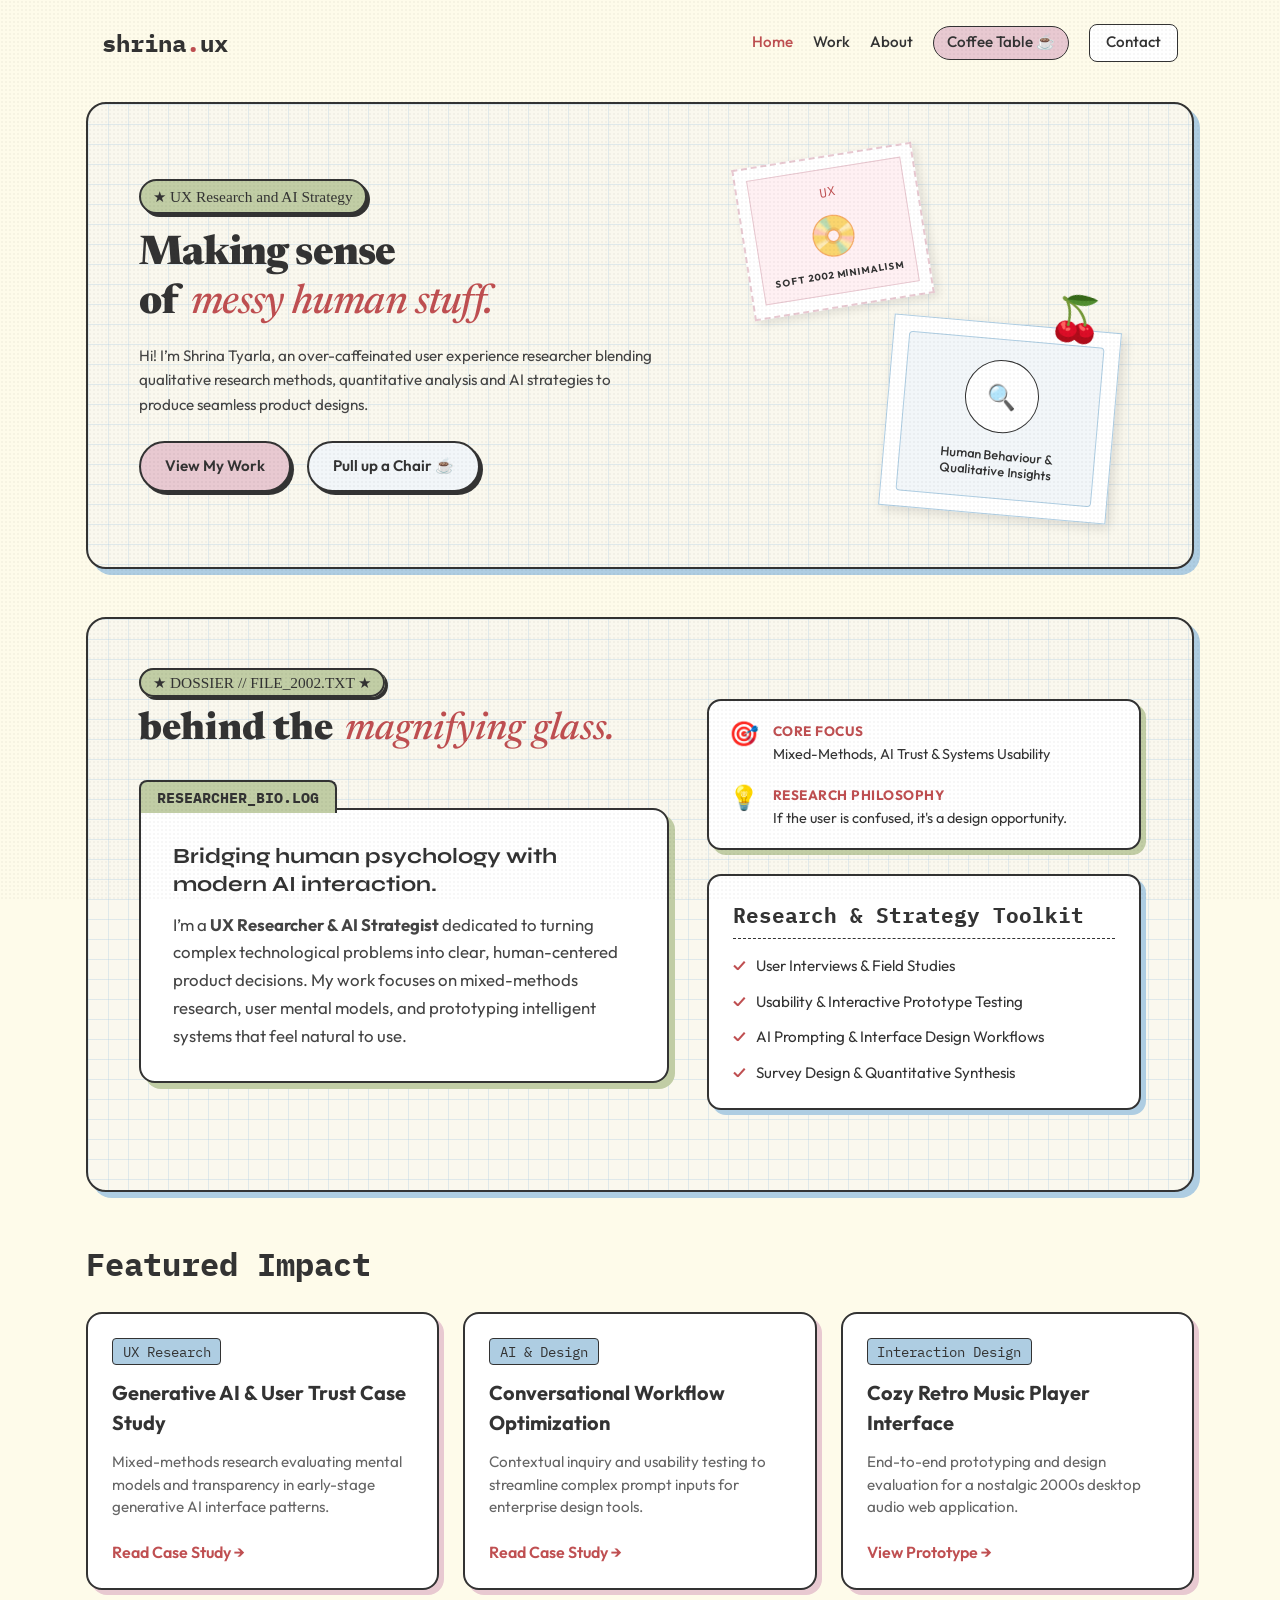
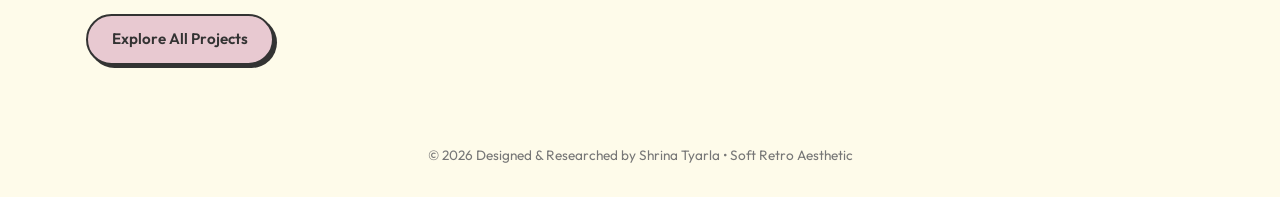
==== index.html @ 73c5cf18 "Edit hero section body text" ====
<!DOCTYPE html>
<html lang="en">

<head>
  <meta charset="UTF-8" />
  <meta name="viewport" content="width=device-width, initial-scale=1.0" />
  <title>Shrina | UX Researcher & AI Strategist</title>

  <!-- Google Fonts: Editorial Sans (Syne), Soft Serif (Newsreader), Pixel (VT323), Modern Sans (Outfit), Script (Caveat) -->
  <link rel="preconnect" href="https://fonts.googleapis.com">
  <link rel="preconnect" href="https://fonts.gstatic.com" crossorigin>
  <link
    href="https://fonts.googleapis.com/css2?family=Caveat:wght@600&family=Newsreader:ital,opsz,wght@1,6..72,500&family=Outfit:wght@300;400;500;600&family=Syne:wght@700;800&family=VT323&display=swap"
    rel="stylesheet">
  <link
    href="https://fonts.googleapis.com/css2?family=IBM+Plex+Mono:ital,wght@0,100;0,200;0,300;0,400;0,500;0,600;0,700;1,100;1,200;1,300;1,400;1,500;1,600;1,700&display=swap"
    rel="stylesheet">

  <link rel="stylesheet" href="css/style.css" />
</head>

<body>

  <!-- Grain Overlay for Vintage Film Texture -->
  <div class="grain-overlay"></div>

  <!-- Global Header Navigation -->
  <header class="site-header">
    <a href="index.html" class="logo-link">
      <span class="logo-text">shrina<span class="dot">.</span>ux</span>
    </a>
    <nav class="nav-links">
      <a href="index.html" class="nav-item active">Home</a>
      <a href="projects.html" class="nav-item">Work</a>
      <a href="#about" class="nav-item">About</a>
      <a href="coffee-table.html" class="nav-item badge-nav">Coffee Table ☕</a>
      <a href="contact.html" class="nav-item btn-nav">Contact</a>
    </nav>
  </header>

  <main>
    <!-- Responsive Hero Section -->
    <section class="hero-section">
      <div class="hero-container grid-background">

        <!-- Left Content Column -->
        <div class="hero-content">
          <span class="badge-pixel">★ UX Research and AI Strategy </span>
          <h1 class="hero-title">
            Making sense <br>
            of <span class="highlight-text-editorial">messy human stuff.</span>
          </h1>
          <p class="hero-subtitle">
            Hi! I’m Shrina Tyarla, an over-caffeinated user experience researcher blending qualitative research methods, quantitative analysis and AI strategies to produce seamless product designs.
          </p>

          <div class="cta-group">
            <a href="projects.html" class="btn-primary">View My Work</a>
            <a href="projects.html" class="btn-secondary">Pull up a Chair ☕️</a>
          </div>
        </div>

        <!-- Right Column: Scalable Responsive Visual Collage -->
        <div class="hero-visual-wrapper">
          <div class="hero-visual">

            <!-- Swan Stamp Card -->
            <div class="postage-stamp-card">
              <div class="postage-stamp-inner">
                <p class="stamp-type-label">UX</p>
                <div class="swan-graphic">📀</div>
                <p class="study-title">Soft 2002 minimalism</p>
              </div>
            </div>

            <!-- Polaroid Card -->
            <div class="polaroid-card">
              <div class="polaroid-frame">
                <div class="magnifying-glass-container">
                  <span class="magnifying-glass-icon">🔍</span>
                </div>
                <p class="polaroid-caption">Human Behaviour &amp;<br>Qualitative Insights</p>
              </div>
            </div>

            <!-- Floating Cherry Accent -->
            <div class="cherry-accent">🍒</div>

          </div>
        </div>

      </div>
    </section>

    <!-- Restructured About Section -->
    <section class="about-section" id="about">
      <div class="about-container grid-background">

        <!-- 1. Section Header -->
        <div class="about-header">
          <span class="badge-pixel">★ DOSSIER // FILE_2002.TXT ★</span>
          <h2 class="about-title">behind the <span class="highlight-text-editorial">magnifying glass.</span></h2>
          <br>
          <article class="dossier-card">
            <div class="dossier-tab">RESEARCHER_BIO.LOG</div>
            <div class="dossier-content">
              <h3 class="dossier-headline">Bridging human psychology with modern AI interaction.</h3>
              <p class="dossier-text">
                I’m a <strong>UX Researcher &amp; AI Strategist</strong> dedicated to turning complex technological
                problems into clear, human-centered product decisions. My work focuses on mixed-methods research, user
                mental models, and prototyping intelligent systems that feel natural to use.
              </p>
            </div>
          </article>
        </div>

        <!-- 2. Main Body Intro Card (Brought directly under header) -->

        <!-- 3. Split Layout Grid (Left: Compact Info / Right: Larger Featured Content) -->
        <div class="about-layout-wrapper">

          <!-- Right Column (Larger & Featured) -->
          <div class="featured-about-column">

            <!-- Key Highlights Grid -->
            <div class="dossier-highlights">
              <div class="highlight-item">
                <span class="highlight-icon">🎯</span>
                <div>
                  <strong>Core Focus</strong>
                  <p>Mixed-Methods, AI Trust &amp; Systems Usability</p>
                </div>
              </div>
              <div class="highlight-item">
                <span class="highlight-icon">💡</span>
                <div>
                  <strong>Research Philosophy</strong>
                  <p>If the user is confused, it's a design opportunity.</p>
                </div>
              </div>
            </div>

            <!-- Clean Methodology Checklist -->
            <div class="toolkit-box">
              <h4 class="toolkit-box-title">Research &amp; Strategy Toolkit</h4>
              <ul class="toolkit-checklist">
                <li><span class="check-icon">✓</span> User Interviews &amp; Field Studies</li>
                <li><span class="check-icon">✓</span> Usability &amp; Interactive Prototype Testing</li>
                <li><span class="check-icon">✓</span> AI Prompting &amp; Interface Design Workflows</li>
                <li><span class="check-icon">✓</span> Survey Design &amp; Quantitative Synthesis</li>
              </ul>
            </div>

          </div>

        </div>

      </div>
    </section>
    <!-- Featured Work Section -->
    <section class="featured-work">
      <h2 class="section-heading">Featured Impact</h2>
      <div class="work-grid">

        <!-- Case Study 1: UX Research -->
        <article class="card-work">
          <div class="card-tag">UX Research</div>
          <h3>Generative AI &amp; User Trust Case Study</h3>
          <p>Mixed-methods research evaluating mental models and transparency in early-stage generative AI interface
            patterns.</p>
          <a href="projects.html" class="card-link">Read Case Study →</a>
        </article>

        <!-- Case Study 2: AI Development -->
        <article class="card-work">
          <div class="card-tag">AI &amp; Design</div>
          <h3>Conversational Workflow Optimization</h3>
          <p>Contextual inquiry and usability testing to streamline complex prompt inputs for enterprise design tools.
          </p>
          <a href="projects.html" class="card-link">Read Case Study →</a>
        </article>

        <!-- Case Study 3: Interaction Design -->
        <article class="card-work">
          <div class="card-tag">Interaction Design</div>
          <h3>Cozy Retro Music Player Interface</h3>
          <p>End-to-end prototyping and design evaluation for a nostalgic 2000s desktop audio web application.</p>
          <a href="projects.html" class="card-link">View Prototype →</a>
        </article>

      </div>
      <br>
      <div class="projects-cta-wrapper">
        <a href="projects.html" class="btn-primary btn-all-projects" style="align-items: center;">
          Explore All Projects
        </a>
      </div>
    </section>
  </main>

  <footer class="site-footer">
    <p>© 2026 Designed &amp; Researched by Shrina Tyarla • Soft Retro Aesthetic</p>
  </footer>

  <script src="js/main.js"></script>
</body>

</html>
---- css/style.css ----
/* ==========================================================================
   1. DESIGN SYSTEM VARIABLES
   ========================================================================== */
:root {
  /* Mood Board Palette */
  --bg-cream: #FEFBEA;
  --bg-grid: #FAF8EE;
  --text-charcoal: #333333;
  --soft-blue: #AECDE2;
  --dusty-pink: #E8C9D1;
  --sage-green: #C1CDA5;
  --sunshine-yellow: #ffffdb;
  --muted-red: #BF4F51;
  --grid-line: rgba(174, 205, 226, 0.35);

  /* Typography */
  --font-body: 'Outfit', sans-serif;
  --font-handwriting: 'Times New Roman', serif;
  --font-pixel: 'IBM Plex Mono', monospace;
}

/* ==========================================================================
   2. GLOBAL BASE STYLES
   ========================================================================== */
* {
  box-sizing: border-box;
  margin: 0;
  padding: 0;
}

body {
  background-color: var(--bg-cream);
  color: var(--text-charcoal);
  font-family: var(--font-body);
  overflow-x: hidden;
  line-height: 1.5;
}

/* Subtle Film Grain Noise Texture */
.grain-overlay {
  position: fixed;
  top: 0;
  left: 0;
  right: 0;
  bottom: 0;
  background: radial-gradient(circle, rgba(0, 0, 0, 0.03) 1px, transparent 1px);
  background-size: 4px 4px;
  pointer-events: none;
  z-index: 99;
}

/* ==========================================================================
   3. NAVIGATION HEADER
   ========================================================================== */
.site-header {
  display: flex;
  justify-content: space-between;
  align-items: center;
  padding: 1.5rem 2rem;
  max-width: 1140px;
  margin: 0 auto;
}

.logo-link {
  text-decoration: none;
}

.logo-text {
  font-family: var(--font-pixel);
  font-size: 1.5rem;
  font-weight: bold;
  color: var(--text-charcoal);
}

.logo-text .dot {
  color: var(--muted-red);
}

.nav-links {
  display: flex;
  gap: 1.25rem;
  align-items: center;
}

.nav-item {
  text-decoration: none;
  color: var(--text-charcoal);
  font-weight: 500;
  font-size: 0.95rem;
  transition: color 0.2s ease;
}

.nav-item:hover,
.nav-item.active {
  color: var(--muted-red);
}

.badge-nav {
  background: var(--dusty-pink);
  padding: 0.3rem 0.8rem;
  border-radius: 20px;
  border: 1px solid var(--text-charcoal);
}

.btn-nav {
  border: 1.5px solid var(--text-charcoal);
  padding: 0.4rem 1rem;
  border-radius: 8px;
  background: #FFF;
}

/* ==========================================================================
   4. RESPONSIVE HERO SECTION & COLLAGE
   ========================================================================== */
.hero-section {
  width: 100%;
  max-width: 1140px;
  margin: 1rem auto 2.5rem auto;
  padding: 0 1rem;
}

/* Grid Layout Container */
.grid-background {
  background-color: var(--bg-grid);
  background-image:
    linear-gradient(var(--grid-line) 1px, transparent 1px),
    linear-gradient(90deg, var(--grid-line) 1px, transparent 1px);
  background-size: 20px 20px;
  border: 2px solid var(--text-charcoal);
  border-radius: 20px;
  padding: clamp(1.5rem, 4vw, 3.5rem);
  display: grid;
  grid-template-columns: 1.1fr 0.9fr;
  gap: clamp(1.5rem, 3vw, 3rem);
  align-items: center;
  box-shadow: 6px 6px 0px var(--soft-blue);
  overflow: hidden;
  /* Prevents angled elements from creating horizontal scrollbars */
}

/* Left Column: Typography & Action */
.hero-content {
  display: flex;
  flex-direction: column;
  gap: 1rem;
  align-items: flex-start;
  z-index: 2;
}

.badge-pixel {
  font-family: var(--font-handwriting);
  font-size: clamp(0.6rem, 1.2vw, 1.1rem);
  background: var(--sage-green);
  color: var(--text-charcoal);
  padding: 0.25rem 0.75rem;
  border: 2px solid var(--text-charcoal);
  border-radius: 50px;
  text-decoration: none;
  box-shadow: 3px 3px 0px var(--text-charcoal);
}

.hero-title {
  font-family: 'Newsreader', serif;
  font-weight: 800;
  font-size: clamp(1.8rem, 3.2vw, 3rem);
  color: var(--text-charcoal);
  line-height: 1.2;
  letter-spacing: -0.02em;
}

.highlight-text-editorial {
  font-family: 'Newsreader', serif;
  font-style: italic;
  font-weight: 500;
  color: var(--muted-red);
  /* background: linear-gradient(180deg, transparent 65%, var(--dusty-pink) 65%); */
  padding: 0 4px;
}

.hero-subtitle {
  font-size: clamp(0.95rem, 1.1vw, 1.1rem);
  color: #444444;
  line-height: 1.6;
}

.cta-group {
  display: flex;
  flex-wrap: wrap;
  align-items: center;
  gap: 1rem;
  margin-top: 0.5rem;
}

.btn-primary {
  font-family: var(--font-body);
  font-weight: 600;
  font-size: 0.95rem;
  background-color: var(--dusty-pink);
  color: var(--text-charcoal);
  padding: 0.75rem 1.5rem;
  border: 2px solid var(--text-charcoal);
  border-radius: 50px;
  text-decoration: none;
  box-shadow: 3px 3px 0px var(--text-charcoal);
  transition: all 0.2s ease;
  display: inline-block;
}

.btn-secondary {
  font-family: var(--font-body);
  font-weight: 600;
  font-size: 0.95rem;
  background: #F2F6F9;
  color: var(--text-charcoal);
  padding: 0.75rem 1.5rem;
  border: 2px solid var(--text-charcoal);
  border-radius: 50px;
  text-decoration: none;
  box-shadow: 3px 3px 0px var(--text-charcoal);
  transition: all 0.2s ease;
  display: inline-block;
}

.btn-primary:hover {
  transform: translate(-2px, -2px);
  box-shadow: 5px 5px 0px var(--text-charcoal);
}

.btn-secondary:hover {
  transform: translate(-2px, -2px);
  box-shadow: 5px 5px 0px var(--text-charcoal);
}

.handwritten-note {
  font-family: var(--font-handwriting);
  font-size: 1.5rem;
  color: var(--muted-red);
  transform: rotate(-3deg);
}

/* Right Column: Visual Collage Container */
.hero-visual-wrapper {
  width: 100%;
  display: flex;
  justify-content: center;
  align-items: center;
}

/* Scalable Canvas Ratio */
.hero-visual {
  position: relative;
  width: 100%;
  max-width: 380px;
  aspect-ratio: 1 / 0.95;
  margin: 0 auto;
}

/* Card 1: Stamp (Top Left) */
.postage-stamp-card {
  position: absolute;
  top: 0%;
  left: 2%;
  width: 48%;
  z-index: 2;
  background: #FFF;
  padding: 3%;
  border: 2px dashed var(--dusty-pink);
  transform: rotate(-9deg);
  box-shadow: 4px 4px 10px rgba(0, 0, 0, 0.1);
  transition: transform 0.3s ease;
}

.postage-stamp-inner {
  border: 1px solid var(--dusty-pink);
  background: #FFF0F3;
  padding: 8% 5%;
  text-align: center;
}

.stamp-type-label {
  font-family: var(--font-pixel);
  font-size: clamp(0.75rem, 1vw, 1rem);
  color: var(--muted-red);
}

.swan-graphic {
  font-size: clamp(1.8rem, 3.5vw, 2.5rem);
  margin: 2% 0;
}

.study-title {
  font-size: clamp(0.55rem, 0.75vw, 0.75rem);
  font-weight: 700;
  letter-spacing: 1px;
  text-transform: uppercase;
}

/* Card 3: Polaroid Card (Bottom Right) */
.polaroid-card {
  position: absolute;
  bottom: 0%;
  right: 0%;
  width: 60%;
  z-index: 4;
  background: #FFFFFF;
  border: 1.5px solid var(--soft-blue);
  padding: 4%;
  transform: rotate(5deg);
  box-shadow: 4px 4px 12px rgba(0, 0, 0, 0.12);
  transition: transform 0.3s ease;
}

.polaroid-frame {
  background: #F2F6F9;
  border: 1.5px solid var(--soft-blue);
  padding: 10% 5%;
  display: flex;
  flex-direction: column;
  justify-content: center;
  align-items: center;
  border-radius: 4px;
}

.magnifying-glass-container {
  width: 42%;
  aspect-ratio: 1 / 1;
  border-radius: 50%;
  background: #FFF;
  border: 1.5px solid var(--text-charcoal);
  display: flex;
  justify-content: center;
  align-items: center;
}

.magnifying-glass-icon {
  font-size: clamp(1rem, 2vw, 1.5rem);
}

.polaroid-caption {
  font-family: var(--font-body);
  font-size: clamp(0.7rem, 1vw, 0.95rem);
  margin-top: 8%;
  text-align: center;
  font-weight: 500;
  line-height: 1.25;
}

/* Floating Cherry Accent */
.cherry-accent {
  position: absolute;
  top: 36%;
  right: 2%;
  z-index: 5;
  font-size: clamp(1.8rem, 3.5vw, 2.8rem);
  transform: rotate(15deg);
  animation: float 3s ease-in-out infinite;
}

@keyframes float {

  0%,
  100% {
    transform: translateY(0px) rotate(15deg);
  }

  50% {
    transform: translateY(-8px) rotate(22deg);
  }
}

/* Hover depth interaction */
.hero-visual-wrapper:hover .postage-stamp-card {
  transform: rotate(-5deg) scale(1.02);
}

.hero-visual-wrapper:hover .polaroid-card {
  transform: rotate(2deg) scale(1.02);
}

/* ==========================================================================
   5. RESTRUCTURED ABOUT SECTION STYLES
   ========================================================================== */
.about-section {
  width: 100%;
  max-width: 1140px;
  margin: 3rem auto;
  padding: 0 1rem;
}

.about-header {
  margin-bottom: 1.5rem;
}

.about-title {
  font-family: 'Newsreader', serif;
  font-weight: 800;
  font-size: clamp(1.8rem, 3vw, 2.8rem);
  color: var(--text-charcoal);
  margin-top: 0.5rem;
}

/* Main Body Card directly under Header */
.dossier-card {
  position: relative;
  background: #FFFFFF;
  border: 2px solid var(--text-charcoal);
  border-radius: 0 16px 16px 16px;
  box-shadow: 6px 6px 0px var(--sage-green);
  margin-top: 1.5rem;
  margin-bottom: 2rem;
}

.dossier-tab {
  position: absolute;
  top: -30px;
  left: -2px;
  background: var(--sage-green);
  border: 2px solid var(--text-charcoal);
  border-bottom: none;
  border-radius: 8px 8px 0 0;
  padding: 0.25rem 1rem;
  font-family: var(--font-pixel);
  font-size: 0.95rem;
  font-weight: bold;
}

.dossier-content {
  padding: 2rem;
  display: flex;
  flex-direction: column;
  gap: 0.8rem;
}

.dossier-headline {
  font-family: 'Syne', sans-serif;
  font-size: 1.35rem;
  color: var(--text-charcoal);
  line-height: 1.3;
}

.dossier-text {
  font-size: 1.05rem;
  color: #444;
  line-height: 1.65;
}

/* Grid Ratio: Left Column (Smaller: 0.85fr), Right Column (Larger: 1.15fr) */
.about-layout-wrapper {
  display: grid;
  grid-template-columns: 1fr;
  gap: 2rem;
  align-items: start;
}

/* --- Left Column (Smaller) --- */
.sidebar-cards {
  display: flex;
  flex-direction: column;
  gap: 1.5rem;
}

/* Passport Badge */
.passport-card {
  background: var(--soft-blue);
  border: 2px solid var(--text-charcoal);
  border-radius: 14px;
  padding: 1.25rem;
  box-shadow: 5px 5px 0px var(--text-charcoal);
}

.passport-header {
  display: flex;
  justify-content: space-between;
  font-family: var(--font-pixel);
  font-size: 0.95rem;
  border-bottom: 1.5px solid var(--text-charcoal);
  padding-bottom: 0.4rem;
  margin-bottom: 1rem;
}

.passport-status {
  color: #1b7a3d;
  font-weight: bold;
}

.passport-body {
  display: flex;
  gap: 1rem;
  align-items: center;
}

.passport-avatar {
  width: 55px;
  height: 55px;
  background: #FFF;
  border: 1.5px solid var(--text-charcoal);
  border-radius: 50%;
  display: flex;
  align-items: center;
  justify-content: center;
  font-size: 1.8rem;
  flex-shrink: 0;
}

.passport-name {
  font-size: 1.05rem;
  font-weight: 700;
  color: var(--text-charcoal);
}

.passport-role {
  font-size: 0.85rem;
  color: #333;
}

.passport-meta {
  font-size: 0.8rem;
  color: #555;
  margin-top: 0.2rem;
}

.passport-barcode {
  font-family: var(--font-pixel);
  text-align: center;
  letter-spacing: 5px;
  margin-top: 1rem;
  font-size: 0.95rem;
  color: var(--text-charcoal);
}

/* Quirks Box */
.quirks-box {
  background: #FFFFFF;
  border: 2px solid var(--text-charcoal);
  border-radius: 14px;
  padding: 1.2rem;
  box-shadow: 4px 4px 0px var(--dusty-pink);
}

.quirks-box-title {
  font-family: var(--font-pixel);
  font-size: 1.1rem;
  margin-bottom: 0.8rem;
  color: var(--text-charcoal);
}

.quirks-wrapper {
  display: flex;
  flex-wrap: wrap;
  gap: 0.5rem;
}

.quirk-chip {
  background: var(--bg-cream);
  border: 1.5px solid var(--text-charcoal);
  padding: 0.35rem 0.7rem;
  border-radius: 20px;
  font-size: 0.85rem;
  font-weight: 500;
}

/* --- Right Column (Larger & Featured) --- */
.featured-about-column {
  display: flex;
  flex-direction: column;
  gap: 1.5rem;
}

/* Highlights Grid */
.dossier-highlights {
  display: grid;
  grid-template-columns: repeat(auto-fit, minmax(220px, 1fr));
  gap: 1.25rem;
  background: #FFFFFF;
  border: 2px solid var(--text-charcoal);
  border-radius: 14px;
  padding: 1.25rem;
  box-shadow: 5px 5px 0px var(--sage-green);
}

.highlight-item {
  display: flex;
  align-items: flex-start;
  gap: 0.85rem;
}

.highlight-icon {
  font-size: 1.5rem;
  line-height: 1;
}

.highlight-item strong {
  display: block;
  font-size: 0.85rem;
  text-transform: uppercase;
  letter-spacing: 0.5px;
  color: var(--muted-red);
}

.highlight-item p {
  font-size: 0.9rem;
  color: #333;
  margin-top: 0.2rem;
  line-height: 1.4;
}

/* Methodology Toolkit Box */
.toolkit-box {
  background: #FFFFFF;
  border: 2px solid var(--text-charcoal);
  border-radius: 14px;
  padding: 1.5rem;
  box-shadow: 5px 5px 0px var(--soft-blue);
}

.toolkit-box-title {
  font-family: var(--font-pixel);
  font-size: 1.3rem;
  margin-bottom: 1rem;
  color: var(--text-charcoal);
  border-bottom: 1.5px dashed var(--text-charcoal);
  padding-bottom: 0.4rem;
}

.toolkit-checklist {
  list-style: none;
  display: flex;
  flex-direction: column;
  gap: 0.8rem;
}

.toolkit-checklist li {
  font-size: 0.95rem;
  display: flex;
  align-items: center;
  gap: 0.6rem;
  color: #333;
}

.check-icon {
  color: var(--muted-red);
  font-weight: bold;
}

/* Mobile Responsiveness */
@media (max-width: 820px) {
  .about-layout-wrapper {
    grid-template-columns: 1fr;
  }
}

/* ==========================================================================
   5. FEATURED WORK SECTION
   ========================================================================== */
.featured-work {
  max-width: 1140px;
  margin: 3rem auto;
  padding: 0 1rem;
}

.section-heading {
  font-family: var(--font-pixel);
  font-size: 2rem;
  margin-bottom: 1.5rem;
  color: var(--text-charcoal);
}

.work-grid {
  display: grid;
  grid-template-columns: repeat(auto-fit, minmax(280px, 1fr));
  gap: 1.5rem;
}

.card-work {
  background: #FFFFFF;
  border: 2px solid var(--text-charcoal);
  border-radius: 16px;
  padding: 1.5rem;
  box-shadow: 5px 5px 0px var(--dusty-pink);
  display: flex;
  flex-direction: column;
  gap: 0.8rem;
  transition: transform 0.2s ease;
}

.card-work:hover {
  transform: translateY(-4px);
}

.card-tag {
  align-self: flex-start;
  font-family: var(--font-pixel);
  background: var(--soft-blue);
  padding: 0.1rem 0.6rem;
  border: 1px solid var(--text-charcoal);
  border-radius: 4px;
  font-size: 0.9rem;
}

.card-work h3 {
  font-size: 1.25rem;
  color: var(--text-charcoal);
}

.card-work p {
  font-size: 0.95rem;
  color: #666;
  flex-grow: 1;
}

.card-link {
  text-decoration: none;
  font-weight: 600;
  color: var(--muted-red);
  margin-top: 0.5rem;
}

.site-footer {
  text-align: center;
  padding: 2rem;
  font-size: 0.85rem;
  color: #777;
}

/* ==========================================================================
   8. PROJECTS PAGE SPECIFIC STYLES
   ========================================================================== */

/* Projects Hero Section */
.projects-hero {
  max-width: 1140px;
  margin: 1rem auto 3rem auto;
  padding: 0 1rem;
}

.projects-hero-container {
  text-align: center;
  padding: clamp(2.5rem, 5vw, 4rem) 1.5rem;
  display: flex;
  flex-direction: column;
  align-items: center;
  gap: 1rem;
}

.projects-hero-container .hero-subtitle {
  max-width: 600px;
  margin: 0 auto;
}

/* Projects Archive Wrapper */
.projects-archive {
  max-width: 1140px;
  margin: 0 auto 4rem auto;
  padding: 0 1rem;
  display: flex;
  flex-direction: column;
  gap: 4rem;
  /* Spacing between categories */
}

/* Category Headers */
.project-category {
  display: flex;
  flex-direction: column;
  gap: 1.5rem;
}

.category-header {
  display: flex;
  align-items: center;
  gap: 1rem;
}

.category-title {
  font-family: var(--font-pixel);
  font-size: clamp(1.8rem, 2.5vw, 2.2rem);
  color: var(--text-charcoal);
  white-space: nowrap;
}

/* The dotted line next to the category title */
.category-line {
  flex-grow: 1;
  height: 2px;
  background-image: linear-gradient(to right, var(--text-charcoal) 50%, transparent 50%);
  background-size: 12px 100%;
  opacity: 0.3;
}

.category-desc {
  font-size: 1.05rem;
  color: #555;
  max-width: 700px;
  line-height: 1.6;
  margin-top: -0.8rem;
}

/* Subtle thematic variations for different card types */
.card-work.ai-card {
  box-shadow: 5px 5px 0px var(--soft-blue);
}

.card-work.ai-card .card-tag {
  background: var(--bg-cream);
}

.card-work.ixd-card {
  box-shadow: 5px 5px 0px var(--sage-green);
}

.card-work.ixd-card .card-tag {
  background: var(--dusty-pink);
}

/* Mobile adjustments */
@media (max-width: 600px) {
  .projects-archive {
    gap: 3rem;
  }

  .category-title {
    font-size: 1.5rem;
  }
}

/* ==========================================================================
   6. MEDIA QUERIES & RESPONSIVE BREAKPOINTS
   ========================================================================== */

/* Tablet Layout (Below 820px) */
@media (max-width: 820px) {
  .site-header {
    flex-direction: column;
    gap: 1rem;
    padding: 1rem;
  }

  .grid-background {
    grid-template-columns: 1fr;
    text-align: center;
  }

  .hero-content {
    align-items: center;
  }

  .cta-group {
    justify-content: center;
  }

  .hero-visual-wrapper {
    margin-top: 1rem;
  }

  .hero-visual {
    max-width: 310px;
  }
}

/* Small Smartphone Screen Adjustments (Below 480px) */
@media (max-width: 480px) {
  .hero-section {
    padding: 0 0.5rem;
  }

  .grid-background {
    padding: 1.25rem 1rem;
    border-radius: 14px;
  }

  .nav-links {
    flex-wrap: wrap;
    justify-content: center;
    gap: 0.8rem;
  }

  .cta-group {
    flex-direction: column;
    width: 100%;
  }

  .btn-primary {
    width: 100%;
    text-align: center;
  }
}
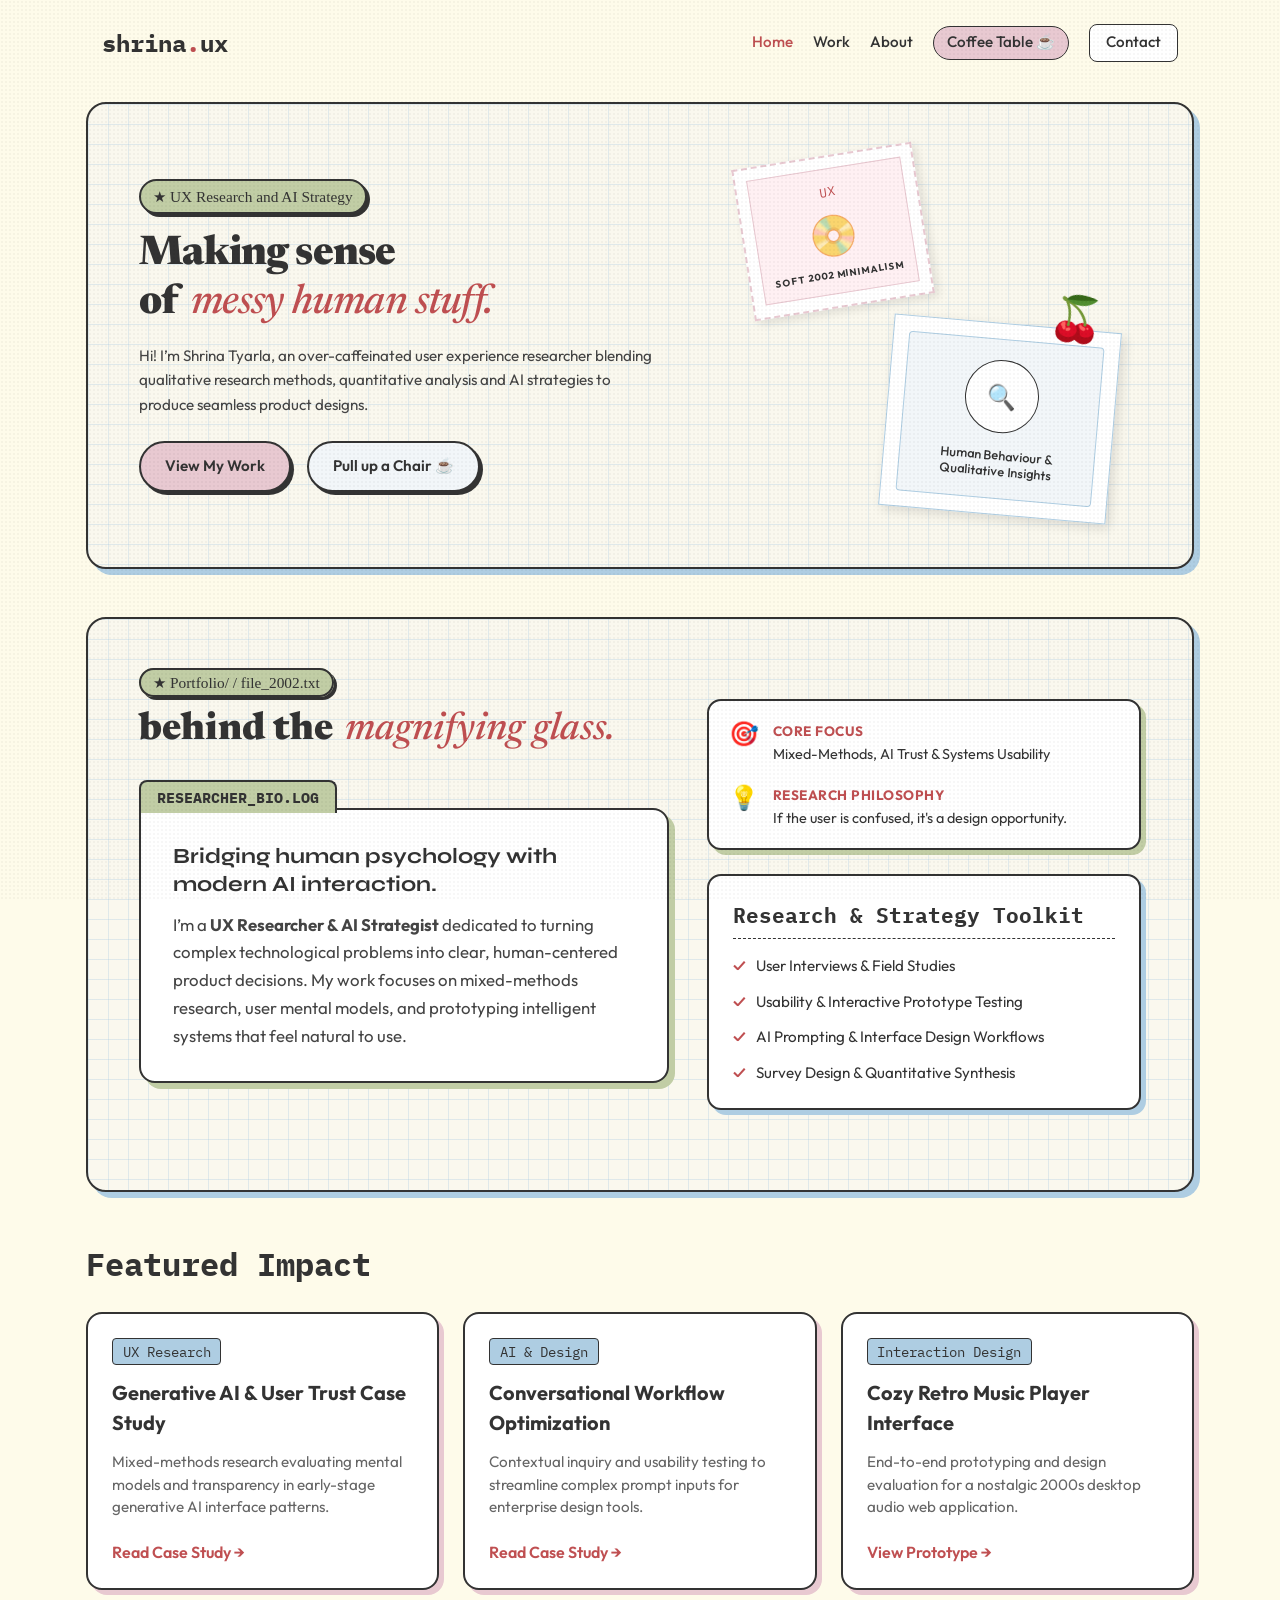
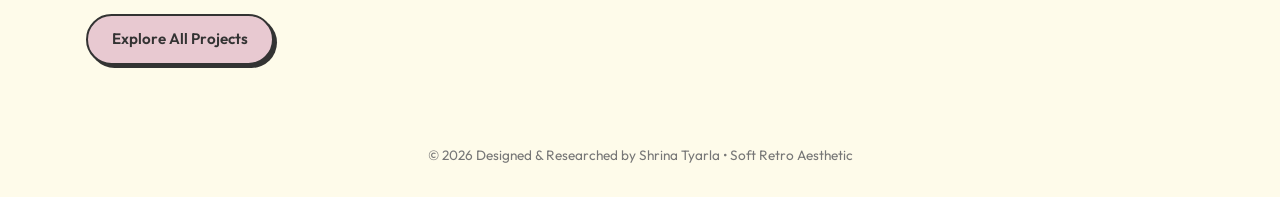
==== commit 11c3313b: "Edit badge-pixel text" ====
--- a/index.html
+++ b/index.html
@@ -98,7 +98,7 @@
 
         <!-- 1. Section Header -->
         <div class="about-header">
-          <span class="badge-pixel">★ DOSSIER // FILE_2002.TXT ★</span>
+          <span class="badge-pixel">★ Portfolio/ / file_2002.txt </span>
           <h2 class="about-title">behind the <span class="highlight-text-editorial">magnifying glass.</span></h2>
           <br>
           <article class="dossier-card">
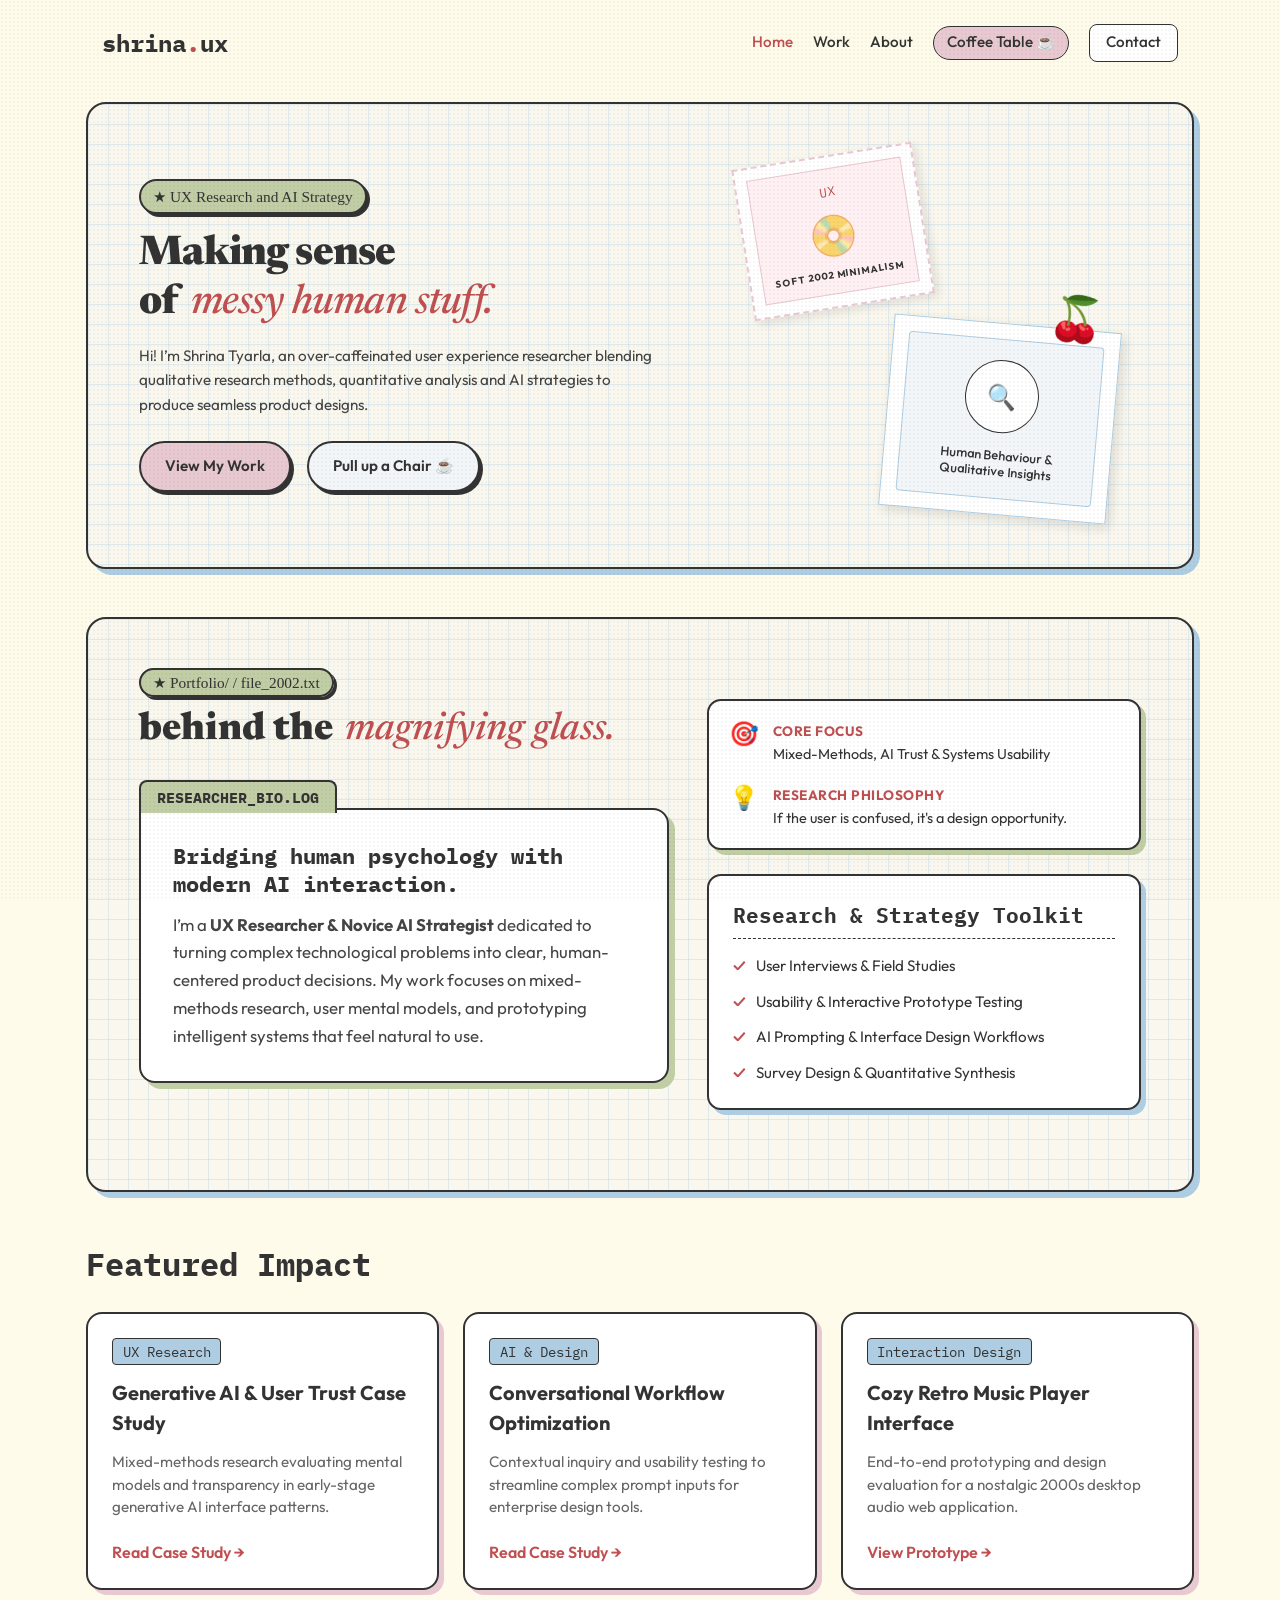
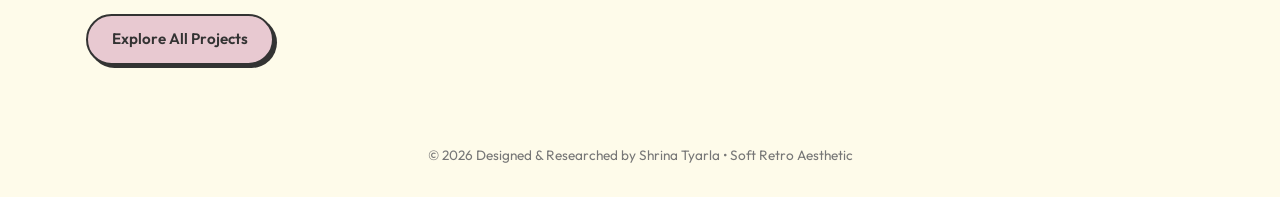
==== commit 36452cf1: "Edit dossier font" ====
--- a/index.html
+++ b/index.html
@@ -106,7 +106,7 @@
             <div class="dossier-content">
               <h3 class="dossier-headline">Bridging human psychology with modern AI interaction.</h3>
               <p class="dossier-text">
-                I’m a <strong>UX Researcher &amp; AI Strategist</strong> dedicated to turning complex technological
+                I’m a <strong>UX Researcher &amp; Novice AI Strategist</strong> dedicated to turning complex technological
                 problems into clear, human-centered product decisions. My work focuses on mixed-methods research, user
                 mental models, and prototyping intelligent systems that feel natural to use.
               </p>
--- a/css/style.css
+++ b/css/style.css
@@ -432,7 +432,7 @@
 }
 
 .dossier-headline {
-  font-family: 'Syne', sans-serif;
+  font-family: var(--font-pixel);
   font-size: 1.35rem;
   color: var(--text-charcoal);
   line-height: 1.3;
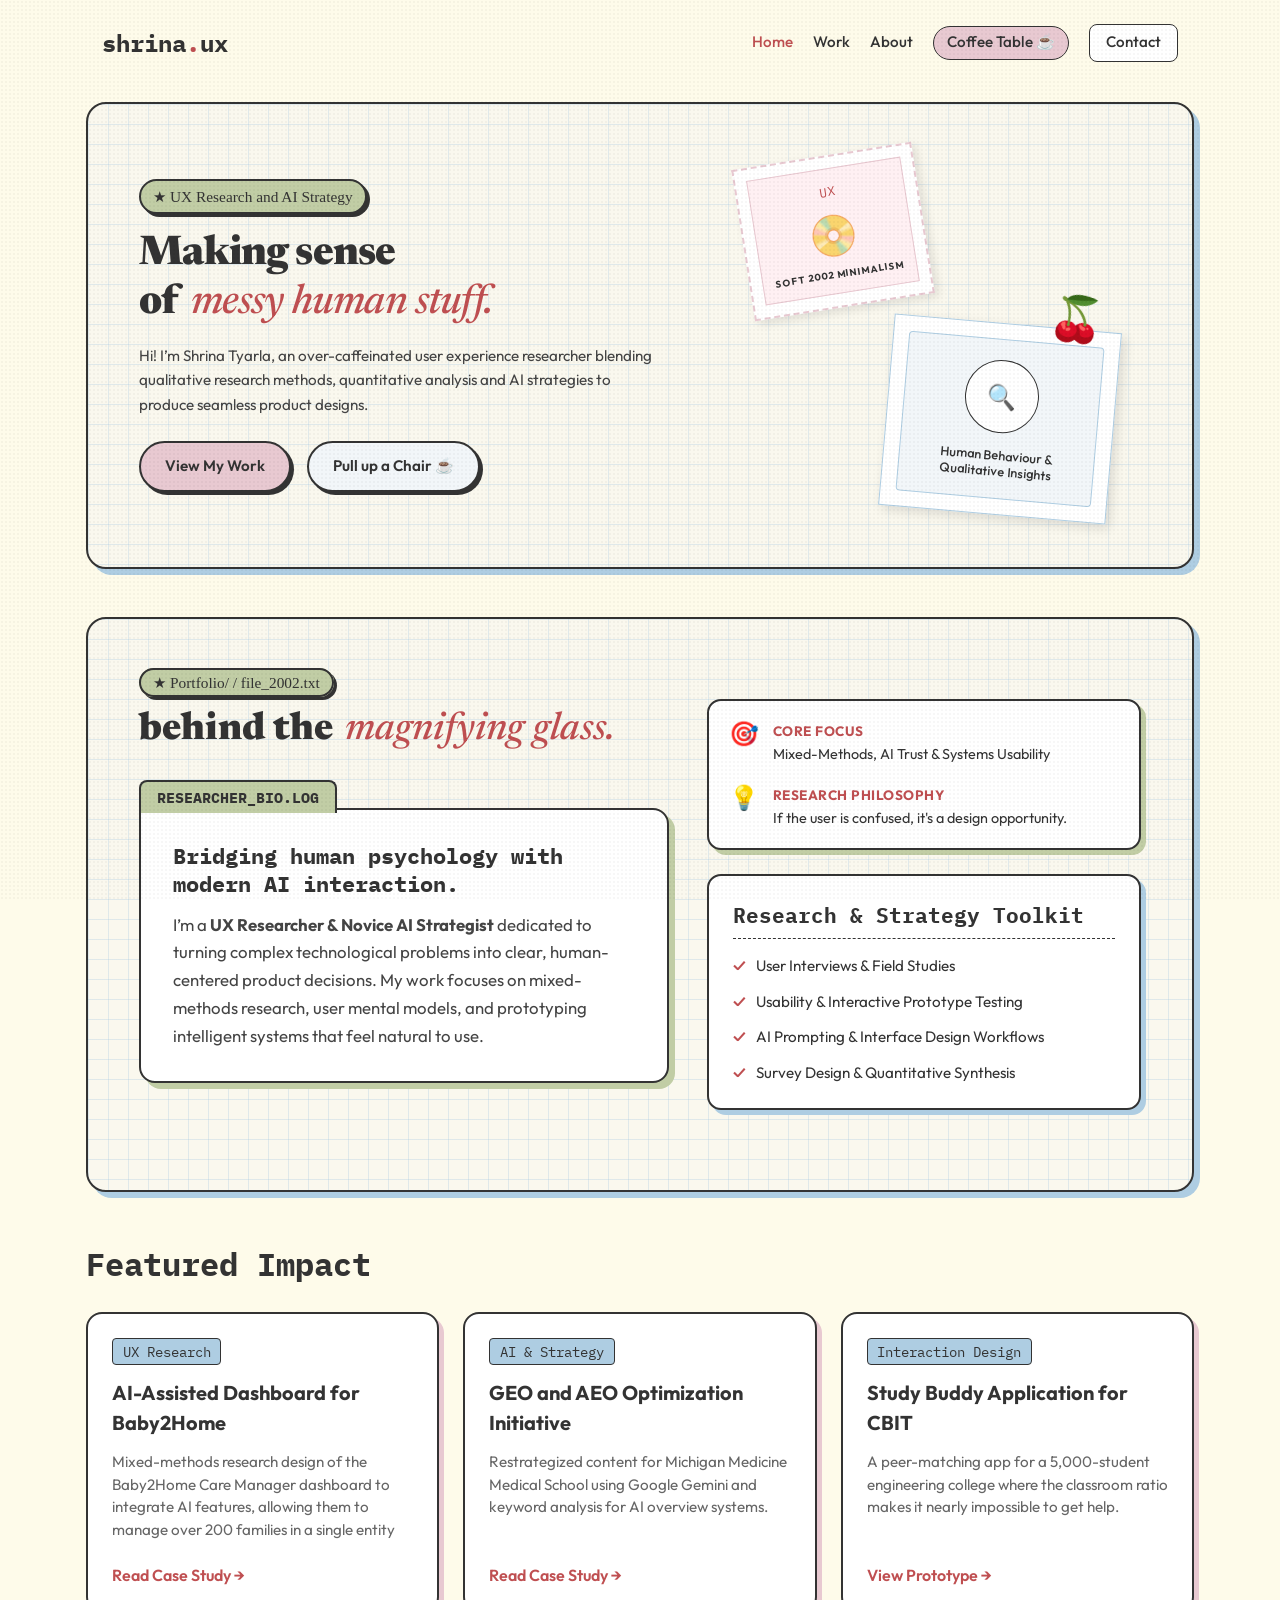
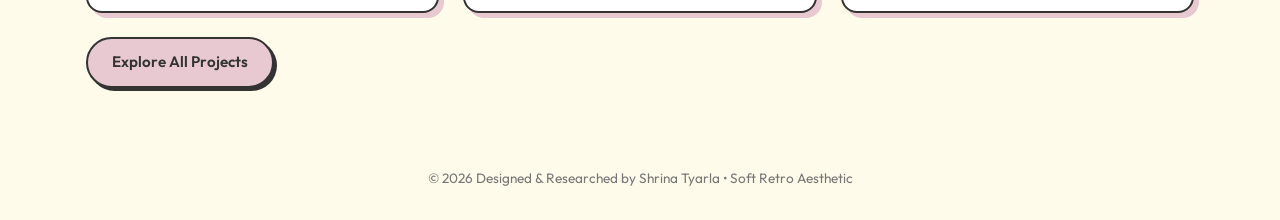
==== commit ef528967: "Edit Index.html and reorder categories in projects.html" ====
--- a/index.html
+++ b/index.html
@@ -165,17 +165,16 @@
         <!-- Case Study 1: UX Research -->
         <article class="card-work">
           <div class="card-tag">UX Research</div>
-          <h3>Generative AI &amp; User Trust Case Study</h3>
-          <p>Mixed-methods research evaluating mental models and transparency in early-stage generative AI interface
-            patterns.</p>
-          <a href="projects.html" class="card-link">Read Case Study →</a>
+          <h3>AI-Assisted Dashboard for Baby2Home</h3>
+          <p>Mixed-methods research design of the Baby2Home Care Manager dashboard to integrate AI features, allowing them to manage over 200 families in a single entity</p>
+          <a href="ai-dashboard-for-b2h.html" class="card-link">Read Case Study →</a>
         </article>
 
         <!-- Case Study 2: AI Development -->
         <article class="card-work">
-          <div class="card-tag">AI &amp; Design</div>
-          <h3>Conversational Workflow Optimization</h3>
-          <p>Contextual inquiry and usability testing to streamline complex prompt inputs for enterprise design tools.
+          <div class="card-tag">AI &amp; Strategy</div>
+          <h3>GEO and AEO Optimization Initiative</h3>
+          <p>Restrategized content for Michigan Medicine Medical School using Google Gemini and keyword analysis for AI overview systems.
           </p>
           <a href="projects.html" class="card-link">Read Case Study →</a>
         </article>
@@ -183,9 +182,10 @@
         <!-- Case Study 3: Interaction Design -->
         <article class="card-work">
           <div class="card-tag">Interaction Design</div>
-          <h3>Cozy Retro Music Player Interface</h3>
-          <p>End-to-end prototyping and design evaluation for a nostalgic 2000s desktop audio web application.</p>
-          <a href="projects.html" class="card-link">View Prototype →</a>
+          <h3>Study Buddy Application for CBIT</h3>
+          <p>A peer-matching app for a 5,000-student engineering college
+                        where the classroom ratio makes it nearly impossible to get help.</p>
+          <a href="peer-study-app.html" class="card-link">View Prototype →</a>
         </article>
 
       </div>
--- a/css/style.css
+++ b/css/style.css
@@ -883,4 +883,440 @@
     width: 100%;
     text-align: center;
   }
+}
+
+/* ==========================================================================
+   9. CASE STUDY TEMPLATE STYLES
+   ========================================================================== */
+
+/* --- Cover Header --- */
+.case-cover {
+  max-width: 1140px;
+  margin: 1rem auto 2rem auto;
+  padding: 0 1rem;
+}
+
+.case-cover-container {
+  padding: clamp(2rem, 4vw, 3.5rem) 2rem;
+  display: flex;
+  flex-direction: column;
+  gap: 1.25rem;
+  border-radius: 16px;
+}
+
+.category-badges {
+  display: flex;
+  flex-wrap: wrap;
+  align-items: center;
+  gap: 0.6rem;
+}
+
+.tag-pill {
+  font-size: 0.8rem;
+  font-weight: 600;
+  padding: 0.25rem 0.75rem;
+  border-radius: 20px;
+  border: 1.5px solid var(--text-charcoal);
+}
+
+.tag-research { background: var(--sage-green); }
+.tag-ai { background: var(--soft-blue); }
+
+.case-title {
+  font-family: 'Syne', sans-serif;
+  font-size: clamp(2rem, 4vw, 3.2rem);
+  font-weight: 800;
+  color: var(--text-charcoal);
+  line-height: 1.15;
+  max-width: 900px;
+}
+
+.case-one-liner {
+  font-size: 1.15rem;
+  color: #444;
+  line-height: 1.6;
+  max-width: 820px;
+}
+
+/* Meta Grid (Recruiter Row) */
+.meta-dossier-grid {
+  display: grid;
+  grid-template-columns: repeat(auto-fit, minmax(180px, 1fr));
+  gap: 1rem;
+  background: #FFFFFF;
+  border: 2px solid var(--text-charcoal);
+  border-radius: 12px;
+  padding: 1.25rem;
+  margin-top: 1rem;
+  box-shadow: 4px 4px 0px var(--text-charcoal);
+}
+
+.meta-item {
+  display: flex;
+  flex-direction: column;
+  gap: 0.2rem;
+}
+
+.meta-label {
+  font-family: var(--font-pixel);
+  font-size: 0.85rem;
+  color: var(--muted-red);
+  letter-spacing: 0.5px;
+}
+
+.meta-value {
+  font-size: 0.9rem;
+  font-weight: 600;
+  color: var(--text-charcoal);
+}
+
+/* --- Hero & Media Elements --- */
+.case-hero-media {
+  max-width: 1140px;
+  margin: 0 auto 3rem auto;
+  padding: 0 1rem;
+}
+
+.media-container {
+  display: flex;
+  flex-direction: column;
+  gap: 0.5rem;
+  width: 100%;
+}
+
+.responsive-media {
+  width: 100%;
+  height: auto;
+  border: 2px solid var(--text-charcoal);
+  border-radius: 12px;
+  box-shadow: 5px 5px 0px var(--text-charcoal);
+  object-fit: cover;
+}
+
+.media-caption {
+  font-size: 0.85rem;
+  color: #666;
+  font-style: italic;
+  text-align: center;
+}
+
+.media-grid-2col {
+  display: grid;
+  grid-template-columns: 1fr 1fr;
+  gap: 1.5rem;
+  margin: 1.5rem 0;
+}
+
+/* Video Placeholder Box */
+.video-placeholder {
+  width: 100%;
+  height: 320px;
+  background: var(--bg-cream);
+  border: 2px dashed var(--text-charcoal);
+  border-radius: 12px;
+  display: flex;
+  flex-direction: column;
+  align-items: center;
+  justify-content: center;
+  gap: 1rem;
+  color: var(--text-charcoal);
+  font-weight: 600;
+}
+
+.play-button {
+  width: 60px;
+  height: 60px;
+  background: var(--dusty-pink);
+  border: 2px solid var(--text-charcoal);
+  border-radius: 50%;
+  display: flex;
+  align-items: center;
+  justify-content: center;
+  font-size: 1.4rem;
+  box-shadow: 3px 3px 0px var(--text-charcoal);
+}
+
+/* --- Main Case Body Layout --- */
+.case-body {
+  max-width: 860px;
+  margin: 0 auto 5rem auto;
+  padding: 0 1.25rem;
+  display: flex;
+  flex-direction: column;
+  gap: 3.5rem;
+}
+
+/* TL;DR Box */
+.tldr-box {
+  background: var(--bg-grid);
+  background-image: 
+    linear-gradient(var(--grid-line) 1px, transparent 1px),
+    linear-gradient(90deg, var(--grid-line) 1px, transparent 1px);
+  background-size: 16px 16px;
+  border: 2.5px solid var(--text-charcoal);
+  border-radius: 14px;
+  padding: 1.8rem;
+  box-shadow: 6px 6px 0px var(--sage-green);
+}
+
+.tldr-badge {
+  font-family: var(--font-pixel);
+  font-size: 1.1rem;
+  font-weight: bold;
+  color: var(--text-charcoal);
+  background: var(--sage-green);
+  padding: 0.2rem 0.6rem;
+  border: 1.5px solid var(--text-charcoal);
+  border-radius: 4px;
+  display: inline-block;
+  margin-bottom: 0.8rem;
+}
+
+.tldr-text {
+  font-size: 1.05rem;
+  line-height: 1.7;
+  color: #222;
+}
+
+/* Case Sections & Headers */
+.case-section {
+  display: flex;
+  flex-direction: column;
+  gap: 1.2rem;
+}
+
+.section-title {
+  font-family: 'Syne', sans-serif;
+  font-size: 1.8rem;
+  color: var(--text-charcoal);
+  border-bottom: 2px solid var(--text-charcoal);
+  padding-bottom: 0.5rem;
+  display: flex;
+  flex-wrap: wrap;
+  align-items: baseline;
+  gap: 0.6rem;
+}
+
+.title-num {
+  font-family: var(--font-pixel);
+  color: var(--muted-red);
+}
+
+.sub-title-playful {
+  font-family: 'Newsreader', serif;
+  font-style: italic;
+  font-size: 1.2rem;
+  color: #666;
+  font-weight: 400;
+}
+
+.case-p {
+  font-size: 1.1rem;
+  line-height: 1.75;
+  color: #333;
+}
+
+/* Handwritten Pull Quote (Rule: 1 per study) */
+.handwritten-quote {
+  font-family: 'Caveat', cursive;
+  font-size: 1.8rem;
+  line-height: 1.3;
+  color: var(--text-charcoal);
+  background: var(--bg-cream);
+  border-left: 4px solid var(--dusty-pink);
+  padding: 1.2rem 1.5rem;
+  margin: 1rem 0;
+  border-radius: 0 12px 12px 0;
+}
+
+.handwritten-quote cite {
+  display: block;
+  font-family: 'Outfit', sans-serif;
+  font-size: 0.85rem;
+  color: #666;
+  margin-top: 0.5rem;
+  font-style: normal;
+}
+
+/* Rigor List */
+.rigor-list {
+  list-style: none;
+  display: flex;
+  flex-direction: column;
+  gap: 0.8rem;
+  background: #FFF;
+  border: 2px solid var(--text-charcoal);
+  border-radius: 12px;
+  padding: 1.5rem;
+}
+
+.rigor-list li {
+  font-size: 1.02rem;
+  line-height: 1.6;
+  position: relative;
+  padding-left: 1.5rem;
+}
+
+.rigor-list li::before {
+  content: "➔";
+  position: absolute;
+  left: 0;
+  color: var(--muted-red);
+}
+
+/* Callouts / Warnings */
+.callout-box {
+  display: flex;
+  gap: 1rem;
+  padding: 1.25rem;
+  border-radius: 12px;
+  border: 2px solid var(--text-charcoal);
+  font-size: 1rem;
+  line-height: 1.6;
+}
+
+.warning-box {
+  background: #fff4e6;
+  box-shadow: 4px 4px 0px var(--text-charcoal);
+}
+
+.callout-icon {
+  font-size: 1.6rem;
+}
+
+/* Solutions Grid & Before/After */
+.solution-grid {
+  display: grid;
+  grid-template-columns: 1fr 1fr;
+  gap: 1.2rem;
+}
+
+.solution-card {
+  background: #FFF;
+  border: 2px solid var(--text-charcoal);
+  border-radius: 12px;
+  padding: 1.2rem;
+  box-shadow: 4px 4px 0px var(--soft-blue);
+}
+
+.solution-card h4 {
+  font-family: 'Syne', sans-serif;
+  font-size: 1.05rem;
+  margin-bottom: 0.5rem;
+  color: var(--text-charcoal);
+}
+
+.solution-card p {
+  font-size: 0.95rem;
+  color: #444;
+  line-height: 1.5;
+}
+
+.before-after-wrapper {
+  display: grid;
+  grid-template-columns: 1fr 1fr;
+  gap: 1.2rem;
+  margin-top: 1rem;
+}
+
+/* Impact Metrics Bar */
+.impact-metrics-bar {
+  display: grid;
+  grid-template-columns: repeat(auto-fit, minmax(200px, 1fr));
+  gap: 1.2rem;
+  margin: 0.5rem 0;
+}
+
+.metric-card {
+  background: #FFF;
+  border: 2px solid var(--text-charcoal);
+  border-radius: 12px;
+  padding: 1.5rem;
+  text-align: center;
+  box-shadow: 5px 5px 0px var(--sage-green);
+}
+
+.metric-number {
+  display: block;
+  font-family: 'Syne', sans-serif;
+  font-size: 2.5rem;
+  font-weight: 800;
+  color: var(--text-charcoal);
+}
+
+.metric-label {
+  font-size: 0.88rem;
+  color: #555;
+  margin-top: 0.3rem;
+  line-height: 1.4;
+}
+
+/* Director's Commentary */
+.commentary-box {
+  background: var(--bg-cream);
+  border: 2px dashed var(--text-charcoal);
+  border-radius: 12px;
+  padding: 1.5rem;
+  font-size: 1.05rem;
+  line-height: 1.7;
+  color: #333;
+}
+
+/* Souvenirs / Artifact Links */
+.souvenirs-grid {
+  display: flex;
+  flex-direction: column;
+  gap: 1rem;
+}
+
+.souvenir-card {
+  display: flex;
+  align-items: center;
+  gap: 1rem;
+  background: #FFF;
+  border: 2px solid var(--text-charcoal);
+  border-radius: 12px;
+  padding: 1rem 1.25rem;
+  text-decoration: none;
+  color: var(--text-charcoal);
+  box-shadow: 4px 4px 0px var(--dusty-pink);
+  transition: transform 0.15s ease;
+}
+
+.souvenir-card:hover {
+  transform: translate(-2px, -2px);
+  box-shadow: 6px 6px 0px var(--dusty-pink);
+}
+
+.souvenir-icon { font-size: 1.6rem; }
+.souvenir-card strong { display: block; font-size: 1rem; }
+.souvenir-card p { font-size: 0.85rem; color: #666; margin-top: 0.1rem; }
+.souvenir-card .arrow { margin-left: auto; font-size: 1.3rem; font-weight: bold; }
+
+/* Bottom Nav */
+.case-bottom-nav {
+  display: flex;
+  justify-content: space-between;
+  gap: 1rem;
+  margin-top: 2rem;
+  padding-top: 2rem;
+  border-top: 2px dashed var(--text-charcoal);
+}
+
+/* Responsive Adjustments */
+@media (max-width: 768px) {
+  .media-grid-2col,
+  .solution-grid,
+  .before-after-wrapper {
+    grid-template-columns: 1fr;
+  }
+
+  .case-bottom-nav {
+    flex-direction: column;
+  }
+
+  .case-bottom-nav a {
+    width: 100%;
+    text-align: center;
+  }
 }
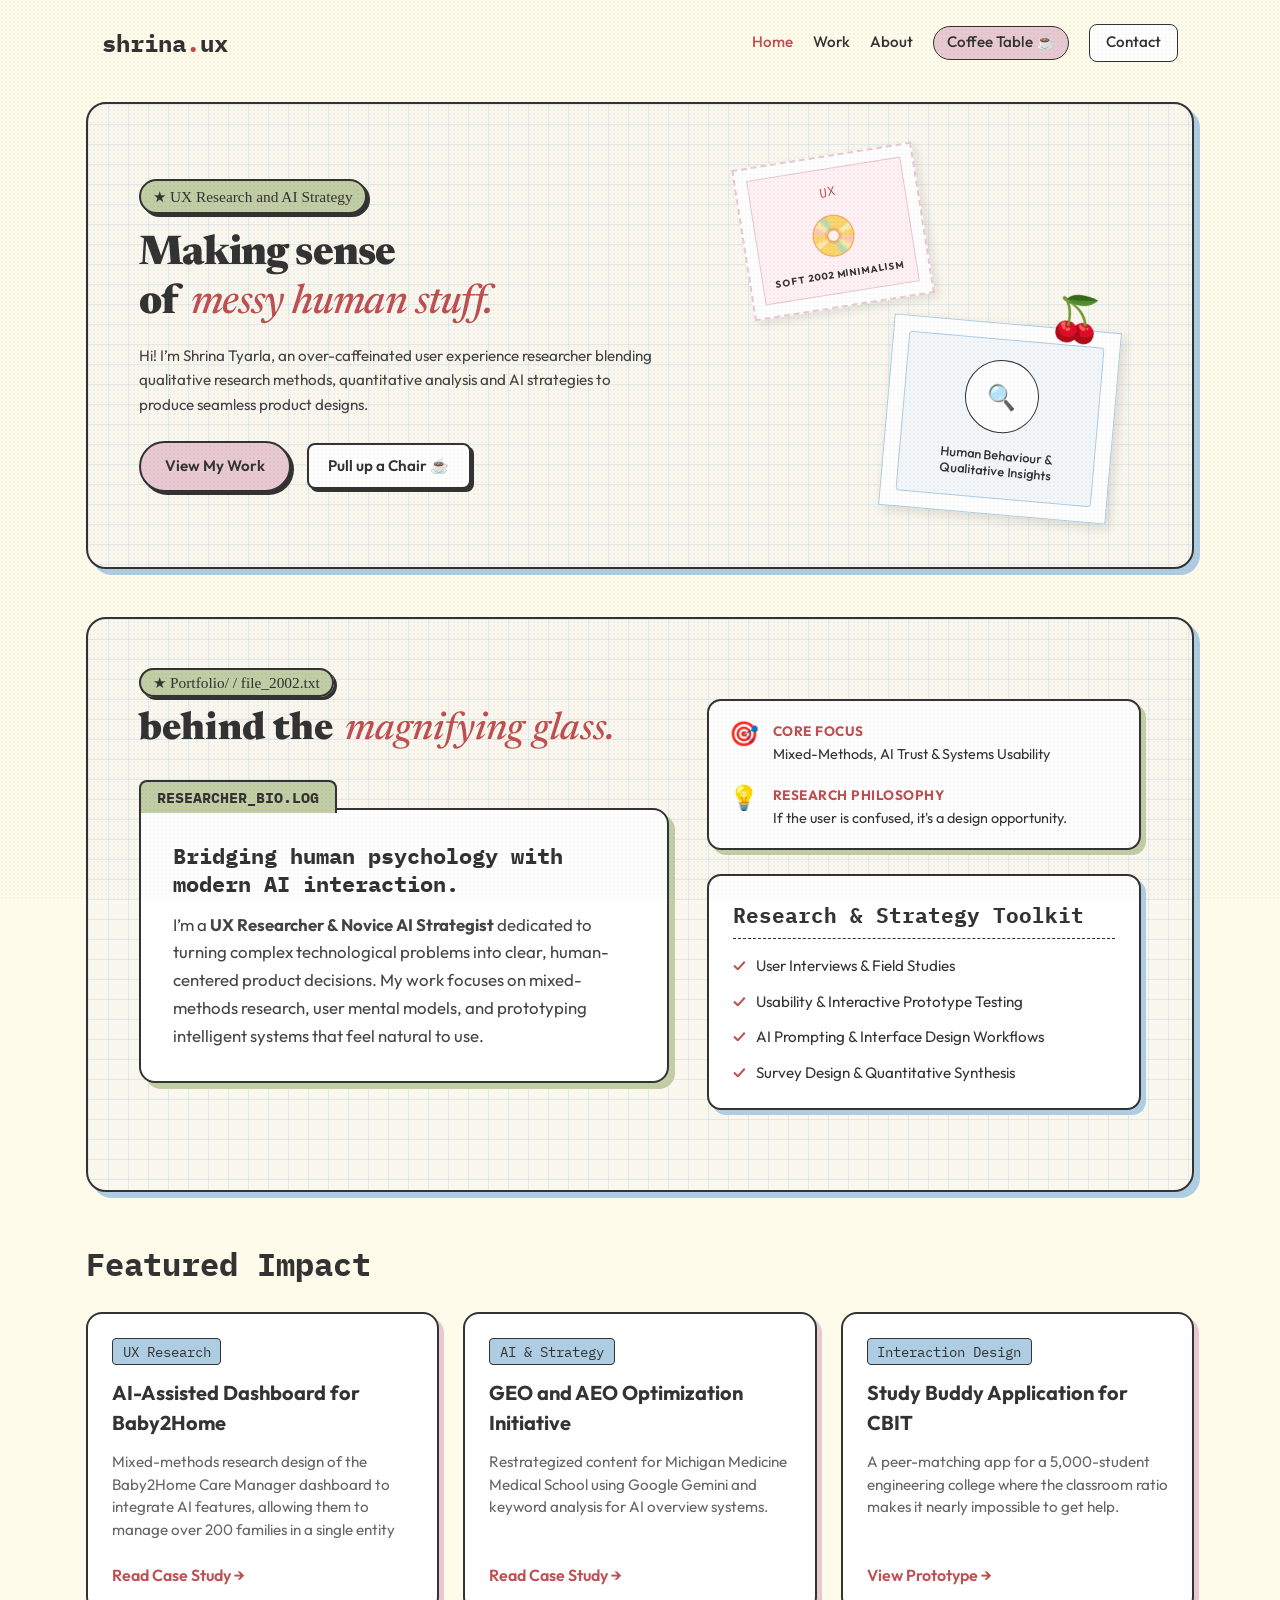
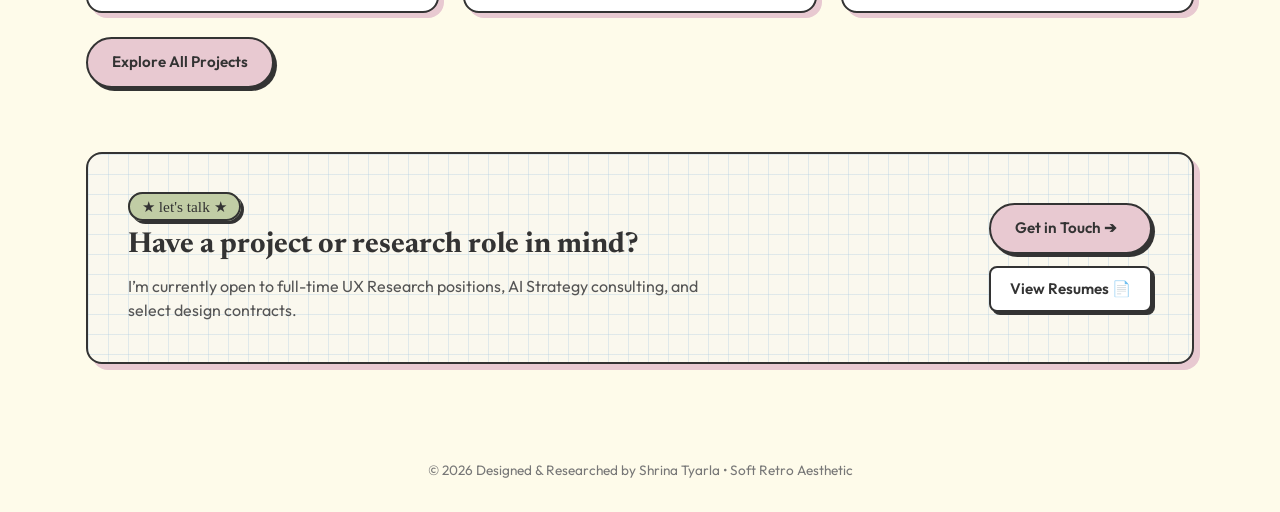
==== commit 88afb218: "Add Coffee table and Contact pages" ====
--- a/index.html
+++ b/index.html
@@ -51,12 +51,13 @@
             of <span class="highlight-text-editorial">messy human stuff.</span>
           </h1>
           <p class="hero-subtitle">
-            Hi! I’m Shrina Tyarla, an over-caffeinated user experience researcher blending qualitative research methods, quantitative analysis and AI strategies to produce seamless product designs.
+            Hi! I’m Shrina Tyarla, an over-caffeinated user experience researcher blending qualitative research methods,
+            quantitative analysis and AI strategies to produce seamless product designs.
           </p>
 
           <div class="cta-group">
             <a href="projects.html" class="btn-primary">View My Work</a>
-            <a href="projects.html" class="btn-secondary">Pull up a Chair ☕️</a>
+            <a href="coffee-table.html" class="btn-secondary">Pull up a Chair ☕️</a>
           </div>
         </div>
 
@@ -106,7 +107,8 @@
             <div class="dossier-content">
               <h3 class="dossier-headline">Bridging human psychology with modern AI interaction.</h3>
               <p class="dossier-text">
-                I’m a <strong>UX Researcher &amp; Novice AI Strategist</strong> dedicated to turning complex technological
+                I’m a <strong>UX Researcher &amp; Novice AI Strategist</strong> dedicated to turning complex
+                technological
                 problems into clear, human-centered product decisions. My work focuses on mixed-methods research, user
                 mental models, and prototyping intelligent systems that feel natural to use.
               </p>
@@ -166,7 +168,8 @@
         <article class="card-work">
           <div class="card-tag">UX Research</div>
           <h3>AI-Assisted Dashboard for Baby2Home</h3>
-          <p>Mixed-methods research design of the Baby2Home Care Manager dashboard to integrate AI features, allowing them to manage over 200 families in a single entity</p>
+          <p>Mixed-methods research design of the Baby2Home Care Manager dashboard to integrate AI features, allowing
+            them to manage over 200 families in a single entity</p>
           <a href="ai-dashboard-for-b2h.html" class="card-link">Read Case Study →</a>
         </article>
 
@@ -174,7 +177,8 @@
         <article class="card-work">
           <div class="card-tag">AI &amp; Strategy</div>
           <h3>GEO and AEO Optimization Initiative</h3>
-          <p>Restrategized content for Michigan Medicine Medical School using Google Gemini and keyword analysis for AI overview systems.
+          <p>Restrategized content for Michigan Medicine Medical School using Google Gemini and keyword analysis for AI
+            overview systems.
           </p>
           <a href="projects.html" class="card-link">Read Case Study →</a>
         </article>
@@ -184,7 +188,7 @@
           <div class="card-tag">Interaction Design</div>
           <h3>Study Buddy Application for CBIT</h3>
           <p>A peer-matching app for a 5,000-student engineering college
-                        where the classroom ratio makes it nearly impossible to get help.</p>
+            where the classroom ratio makes it nearly impossible to get help.</p>
           <a href="peer-study-app.html" class="card-link">View Prototype →</a>
         </article>
 
@@ -196,6 +200,23 @@
         </a>
       </div>
     </section>
+
+    <!-- Homepage Contact Teaser Section -->
+    <section class="home-contact-teaser" id="contact-teaser">
+      <div class="teaser-card grid-background">
+        <div class="teaser-content">
+          <span class="badge-pixel">★ let's talk ★</span>
+          <h2 class="teaser-headline">Have a project or research role in mind?</h2>
+          <p class="teaser-text">
+            I’m currently open to full-time UX Research positions, AI Strategy consulting, and select design contracts.
+          </p>
+        </div>
+        <div class="teaser-actions">
+          <a href="contact.html" class="btn-primary btn-teaser-main">Get in Touch ➔</a>
+          <a href="contact.html#resumes" class="btn-secondary btn-teaser-sub">View Resumes 📄</a>
+        </div>
+      </div>
+    </section>
   </main>
 
   <footer class="site-footer">
--- a/css/style.css
+++ b/css/style.css
@@ -919,12 +919,17 @@
   border: 1.5px solid var(--text-charcoal);
 }
 
-.tag-research { background: var(--sage-green); }
-.tag-ai { background: var(--soft-blue); }
+.tag-research {
+  background: var(--sage-green);
+}
+
+.tag-ai {
+  background: var(--soft-blue);
+}
 
 .case-title {
-  font-family: 'Syne', sans-serif;
-  font-size: clamp(2rem, 4vw, 3.2rem);
+  font-family: 'Newsreader', serif;
+  font-size: clamp(2rem, 4vw, 2.5rem);
   font-weight: 800;
   color: var(--text-charcoal);
   line-height: 1.15;
@@ -1049,7 +1054,7 @@
 /* TL;DR Box */
 .tldr-box {
   background: var(--bg-grid);
-  background-image: 
+  background-image:
     linear-gradient(var(--grid-line) 1px, transparent 1px),
     linear-gradient(90deg, var(--grid-line) 1px, transparent 1px);
   background-size: 16px 16px;
@@ -1086,7 +1091,7 @@
 }
 
 .section-title {
-  font-family: 'Syne', sans-serif;
+  font-family: 'Newsreader', serif;
   font-size: 1.8rem;
   color: var(--text-charcoal);
   border-bottom: 2px solid var(--text-charcoal);
@@ -1200,8 +1205,8 @@
 }
 
 .solution-card h4 {
-  font-family: 'Syne', sans-serif;
-  font-size: 1.05rem;
+  font-family: 'Newsreader', serif;
+  font-size: 1.5rem;
   margin-bottom: 0.5rem;
   color: var(--text-charcoal);
 }
@@ -1238,7 +1243,7 @@
 
 .metric-number {
   display: block;
-  font-family: 'Syne', sans-serif;
+  font-family: 'Newsreader', serif;
   font-size: 2.5rem;
   font-weight: 800;
   color: var(--text-charcoal);
@@ -1288,10 +1293,26 @@
   box-shadow: 6px 6px 0px var(--dusty-pink);
 }
 
-.souvenir-icon { font-size: 1.6rem; }
-.souvenir-card strong { display: block; font-size: 1rem; }
-.souvenir-card p { font-size: 0.85rem; color: #666; margin-top: 0.1rem; }
-.souvenir-card .arrow { margin-left: auto; font-size: 1.3rem; font-weight: bold; }
+.souvenir-icon {
+  font-size: 1.6rem;
+}
+
+.souvenir-card strong {
+  display: block;
+  font-size: 1rem;
+}
+
+.souvenir-card p {
+  font-size: 0.85rem;
+  color: #666;
+  margin-top: 0.1rem;
+}
+
+.souvenir-card .arrow {
+  margin-left: auto;
+  font-size: 1.3rem;
+  font-weight: bold;
+}
 
 /* Bottom Nav */
 .case-bottom-nav {
@@ -1305,6 +1326,7 @@
 
 /* Responsive Adjustments */
 @media (max-width: 768px) {
+
   .media-grid-2col,
   .solution-grid,
   .before-after-wrapper {
@@ -1319,4 +1341,357 @@
     width: 100%;
     text-align: center;
   }
+}
+
+/* ==========================================================================
+   10. CONTACT PAGE & RESUME VAULT STYLES
+   ========================================================================== */
+
+.contact-hero {
+  max-width: 1140px;
+  margin: 1rem auto 2.5rem auto;
+  padding: 0 1rem;
+}
+
+.contact-hero-container {
+  text-align: center;
+  padding: clamp(2.5rem, 4vw, 3.5rem) 1.5rem;
+  display: flex;
+  flex-direction: column;
+  align-items: center;
+  gap: 1rem;
+  border-radius: 16px;
+}
+
+.contact-main {
+  max-width: 1140px;
+  margin: 0 auto 5rem auto;
+  padding: 0 1rem;
+  display: flex;
+  flex-direction: column;
+  gap: 4rem;
+}
+
+/* --- Resume Dossier Vault --- */
+.resume-vault-section {
+  display: flex;
+  flex-direction: column;
+  gap: 1rem;
+}
+
+.vault-header {
+  display: flex;
+  align-items: center;
+  justify-content: space-between;
+}
+
+.vault-title {
+  font-family: var(--font-pixel);
+  font-size: clamp(1.6rem, 2.5vw, 2rem);
+  color: var(--text-charcoal);
+}
+
+.vault-desc {
+  font-size: 1rem;
+  color: #555;
+  margin-top: -0.5rem;
+}
+
+.resume-grid {
+  display: grid;
+  grid-template-columns: repeat(auto-fit, minmax(280px, 1fr));
+  gap: 1.5rem;
+  margin-top: 1rem;
+}
+
+.resume-card {
+  background: #FFF;
+  border: 2px solid var(--text-charcoal);
+  border-radius: 14px;
+  padding: 1.5rem;
+  box-shadow: 5px 5px 0px var(--sage-green);
+  display: flex;
+  flex-direction: column;
+  gap: 0.8rem;
+  position: relative;
+}
+
+.ai-resume {
+  box-shadow: 5px 5px 0px var(--soft-blue);
+}
+
+.ixd-resume {
+  box-shadow: 5px 5px 0px var(--dusty-pink);
+}
+
+.resume-tag {
+  align-self: flex-start;
+  font-family: var(--font-pixel);
+  font-size: 0.8rem;
+  background: var(--sage-green);
+  border: 1px solid var(--text-charcoal);
+  padding: 0.15rem 0.5rem;
+  border-radius: 4px;
+}
+
+.tag-blue {
+  background: var(--soft-blue);
+}
+
+.tag-pink {
+  background: var(--dusty-pink);
+}
+
+.resume-icon {
+  font-size: 2rem;
+}
+
+.resume-card h3 {
+  font-family: 'Newsreader', serif;
+  font-weight: bold;
+  font-size: 1.5rem;
+  color: var(--text-charcoal);
+}
+
+.resume-card p {
+  font-size: 0.9rem;
+  color: #555;
+  line-height: 1.5;
+}
+
+.btn-resume {
+  margin-top: auto;
+  text-align: center;
+  font-size: 0.9rem;
+  padding: 0.6rem 1rem;
+}
+
+/* --- Contact Form & Info Split Section --- */
+.contact-split-section {
+  display: grid;
+  grid-template-columns: 1.2fr 0.8fr;
+  gap: 2rem;
+  align-items: start;
+}
+
+.contact-form-box {
+  background: #FFF;
+  border: 2px solid var(--text-charcoal);
+  border-radius: 16px;
+  padding: 2rem;
+  box-shadow: 6px 6px 0px var(--text-charcoal);
+}
+
+.form-title {
+  font-family: var(--font-pixel);
+  font-size: 1.8rem;
+  color: var(--text-charcoal);
+  margin-bottom: 1.5rem;
+  border-bottom: 2px dashed var(--text-charcoal);
+  padding-bottom: 0.5rem;
+}
+
+.retro-form {
+  display: flex;
+  flex-direction: column;
+  gap: 1.2rem;
+}
+
+.form-group {
+  display: flex;
+  flex-direction: column;
+  gap: 0.4rem;
+}
+
+.form-group label {
+  font-family: var(--font-pixel);
+  font-size: 0.9rem;
+  color: var(--text-charcoal);
+}
+
+.form-group input,
+.form-group select,
+.form-group textarea {
+  font-family: 'Outfit', sans-serif;
+  font-size: 0.95rem;
+  padding: 0.75rem;
+  border: 2px solid var(--text-charcoal);
+  border-radius: 8px;
+  background: var(--bg-cream);
+  color: var(--text-charcoal);
+}
+
+.form-group input:focus,
+.form-group select:focus,
+.form-group textarea:focus {
+  outline: none;
+  border-color: var(--muted-red);
+  background: #FFF;
+}
+
+.btn-submit {
+  align-self: flex-start;
+  padding: 0.8rem 1.8rem;
+  font-size: 1rem;
+  margin-top: 0.5rem;
+}
+
+/* Sidebar Contact Info */
+.contact-info-aside {
+  display: flex;
+  flex-direction: column;
+  gap: 1.5rem;
+}
+
+.quick-connect-card {
+  background: var(--bg-grid);
+  border: 2px solid var(--text-charcoal);
+  border-radius: 14px;
+  padding: 1.5rem;
+  box-shadow: 5px 5px 0px var(--soft-blue);
+}
+
+.connect-title {
+  font-family: 'Newsreader', serif;
+  font-size: 1.3rem;
+  margin-bottom: 0.4rem;
+}
+
+.connect-text {
+  font-size: 0.9rem;
+  color: #555;
+  margin-bottom: 1.2rem;
+}
+
+.direct-links-list {
+  list-style: none;
+  display: flex;
+  flex-direction: column;
+  gap: 1rem;
+}
+
+.direct-links-list li {
+  display: flex;
+  align-items: center;
+  gap: 0.8rem;
+}
+
+.direct-icon {
+  font-size: 1.4rem;
+}
+
+.direct-links-list strong {
+  display: block;
+  font-size: 0.8rem;
+  text-transform: uppercase;
+  color: var(--muted-red);
+}
+
+.direct-links-list a {
+  font-size: 0.95rem;
+  color: var(--text-charcoal);
+  font-weight: 600;
+  text-decoration: none;
+}
+
+.direct-links-list a:hover {
+  text-decoration: underline;
+}
+
+.availability-status {
+  background: #FFF;
+  border: 2px solid var(--text-charcoal);
+  border-radius: 12px;
+  padding: 1rem 1.25rem;
+  display: flex;
+  align-items: center;
+  gap: 0.8rem;
+  box-shadow: 4px 4px 0px var(--sage-green);
+}
+
+.status-indicator {
+  color: #1b7a3d;
+  font-size: 1.4rem;
+  animation: pulse 2s infinite;
+}
+
+.availability-status p {
+  font-size: 0.85rem;
+  color: #555;
+  margin-top: 0.1rem;
+}
+
+/* --- Homepage Teaser Card Styles --- */
+.home-contact-teaser {
+  max-width: 1140px;
+  margin: 4rem auto;
+  padding: 0 1rem;
+}
+
+.teaser-card {
+  border: 2.5px solid var(--text-charcoal);
+  border-radius: 16px;
+  padding: 2.5rem;
+  display: flex;
+  align-items: center;
+  justify-content: space-between;
+  gap: 2rem;
+  box-shadow: 6px 6px 0px var(--dusty-pink);
+}
+
+.teaser-headline {
+  font-family: 'Newsreader', serif;
+  font-size: 1.8rem;
+  color: var(--text-charcoal);
+  margin: 0.4rem 0;
+}
+
+.teaser-text {
+  font-size: 1rem;
+  color: #555;
+  max-width: 600px;
+}
+
+.teaser-actions {
+  display: flex;
+  flex-direction: column;
+  gap: 0.8rem;
+  white-space: nowrap;
+}
+
+.btn-secondary {
+  background: #FFF;
+  border: 2px solid var(--text-charcoal);
+  color: var(--text-charcoal);
+  padding: 0.6rem 1.2rem;
+  border-radius: 8px;
+  font-weight: 600;
+  text-decoration: none;
+  text-align: center;
+  box-shadow: 3px 3px 0px var(--text-charcoal);
+}
+
+.btn-secondary:hover {
+  background: var(--bg-cream);
+}
+
+/* Mobile Responsiveness */
+@media (max-width: 820px) {
+  .contact-split-section {
+    grid-template-columns: 1fr;
+  }
+
+  .teaser-card {
+    flex-direction: column;
+    text-align: center;
+  }
+
+  .teaser-actions {
+    width: 100%;
+  }
+
+  .btn-teaser-main,
+  .btn-teaser-sub {
+    width: 100%;
+  }
 }
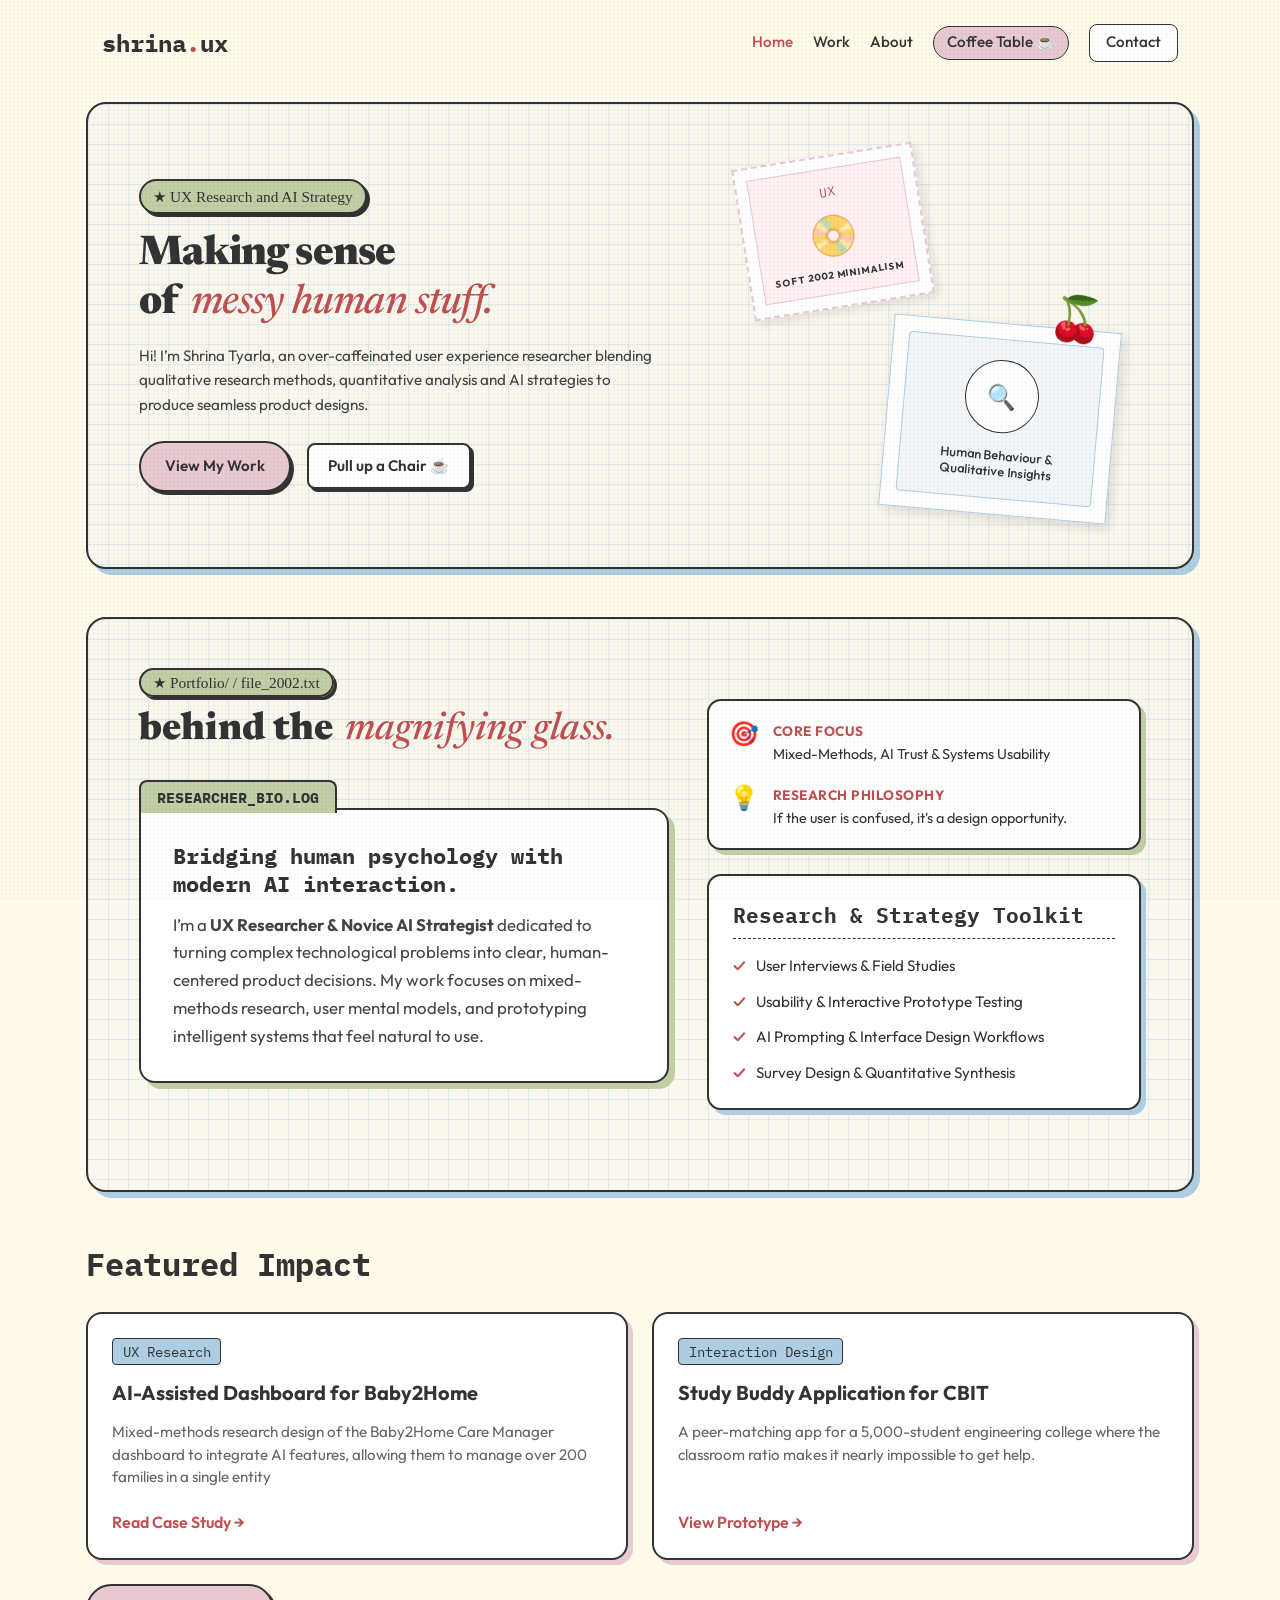
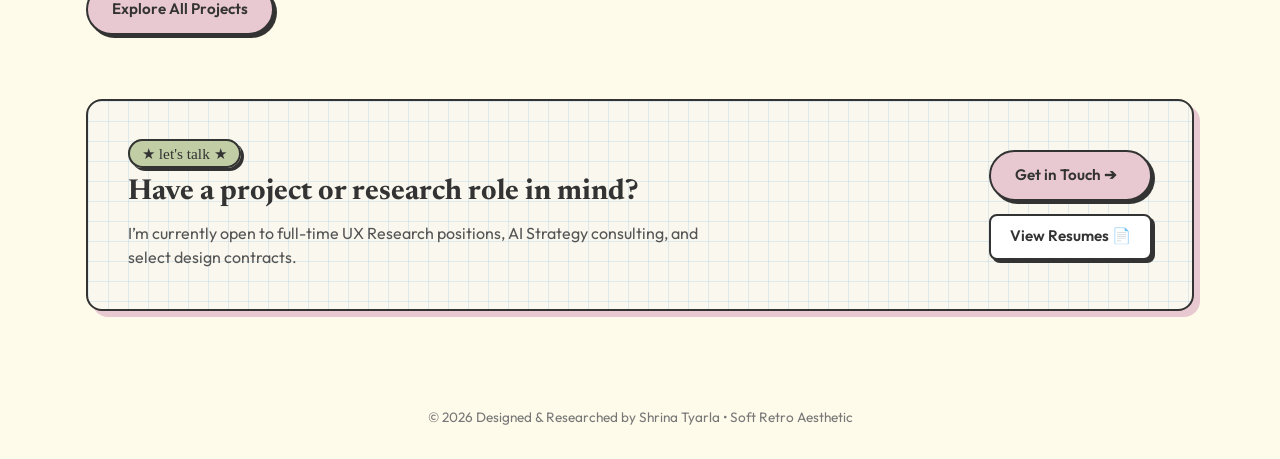
==== commit 6c984c3c: "Removed unnecessary projects" ====
--- a/index.html
+++ b/index.html
@@ -174,14 +174,6 @@
         </article>
 
         <!-- Case Study 2: AI Development -->
-        <article class="card-work">
-          <div class="card-tag">AI &amp; Strategy</div>
-          <h3>GEO and AEO Optimization Initiative</h3>
-          <p>Restrategized content for Michigan Medicine Medical School using Google Gemini and keyword analysis for AI
-            overview systems.
-          </p>
-          <a href="projects.html" class="card-link">Read Case Study →</a>
-        </article>
 
         <!-- Case Study 3: Interaction Design -->
         <article class="card-work">
